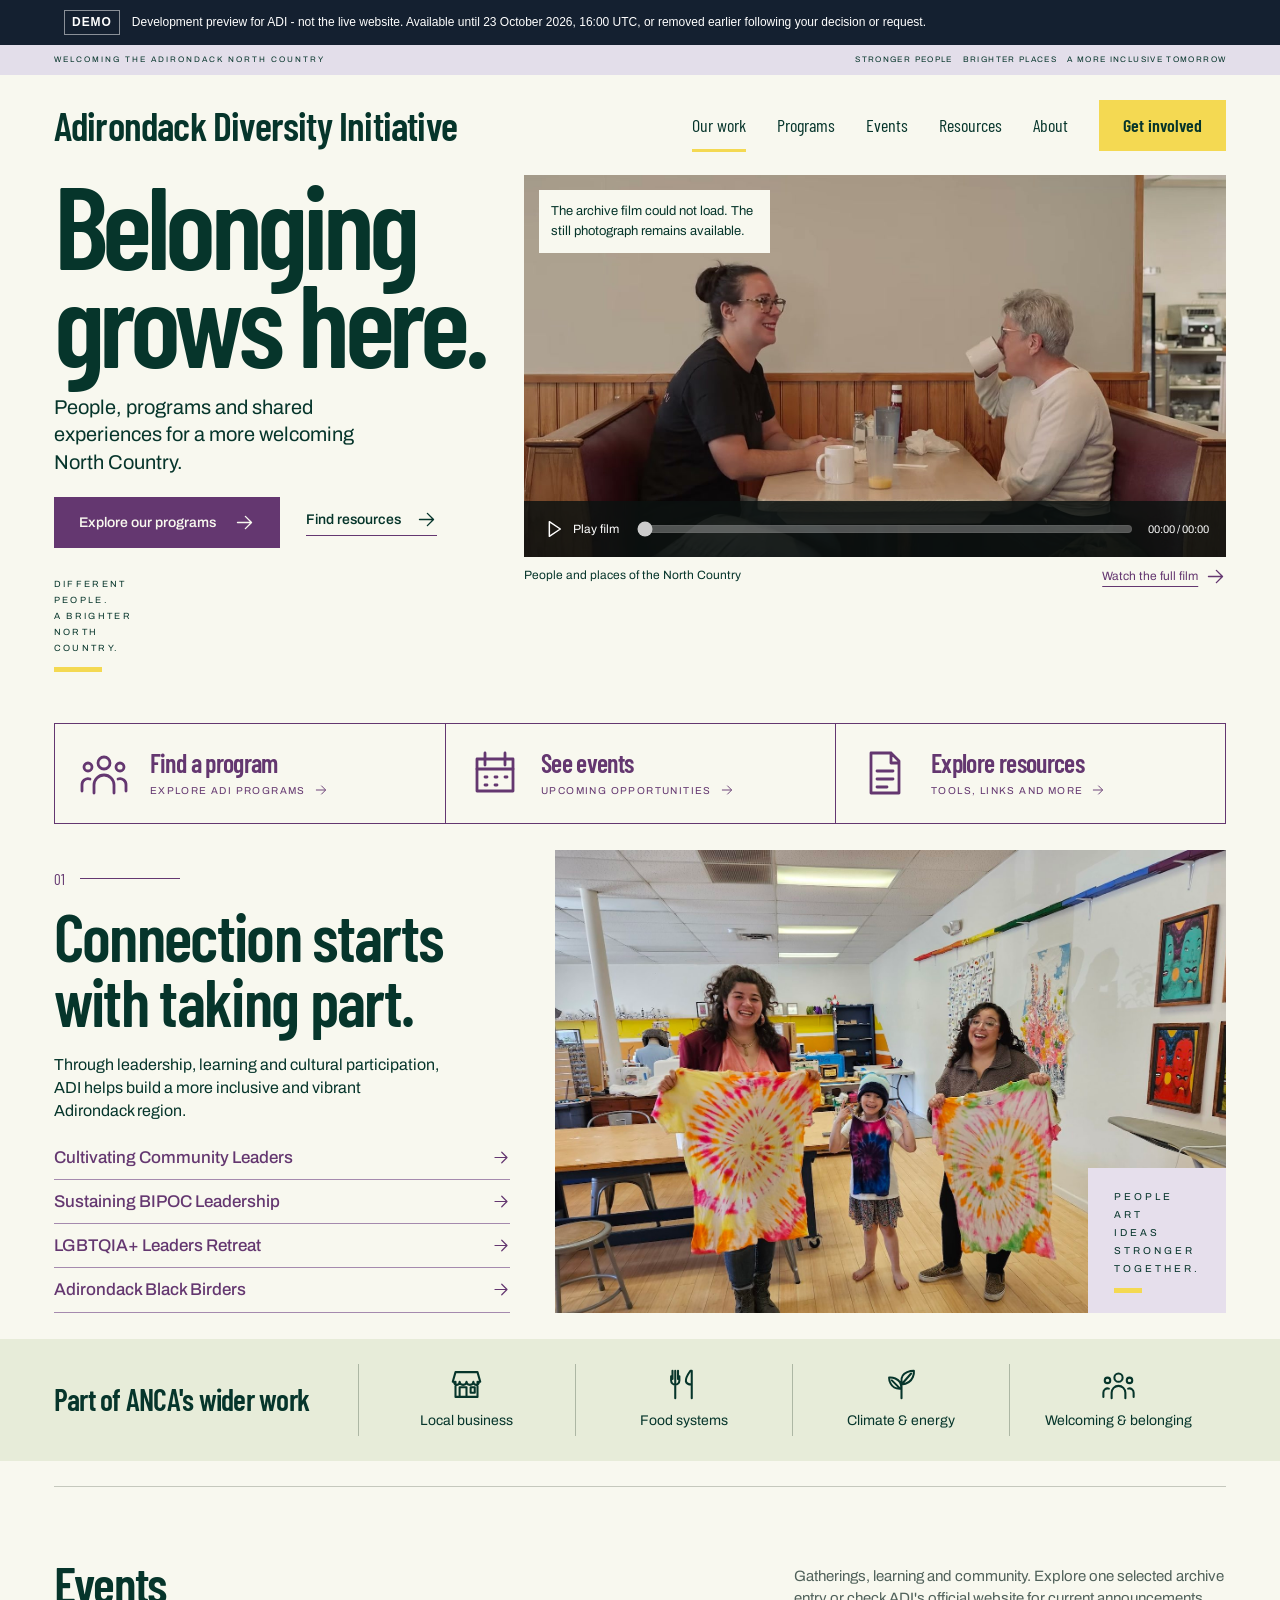
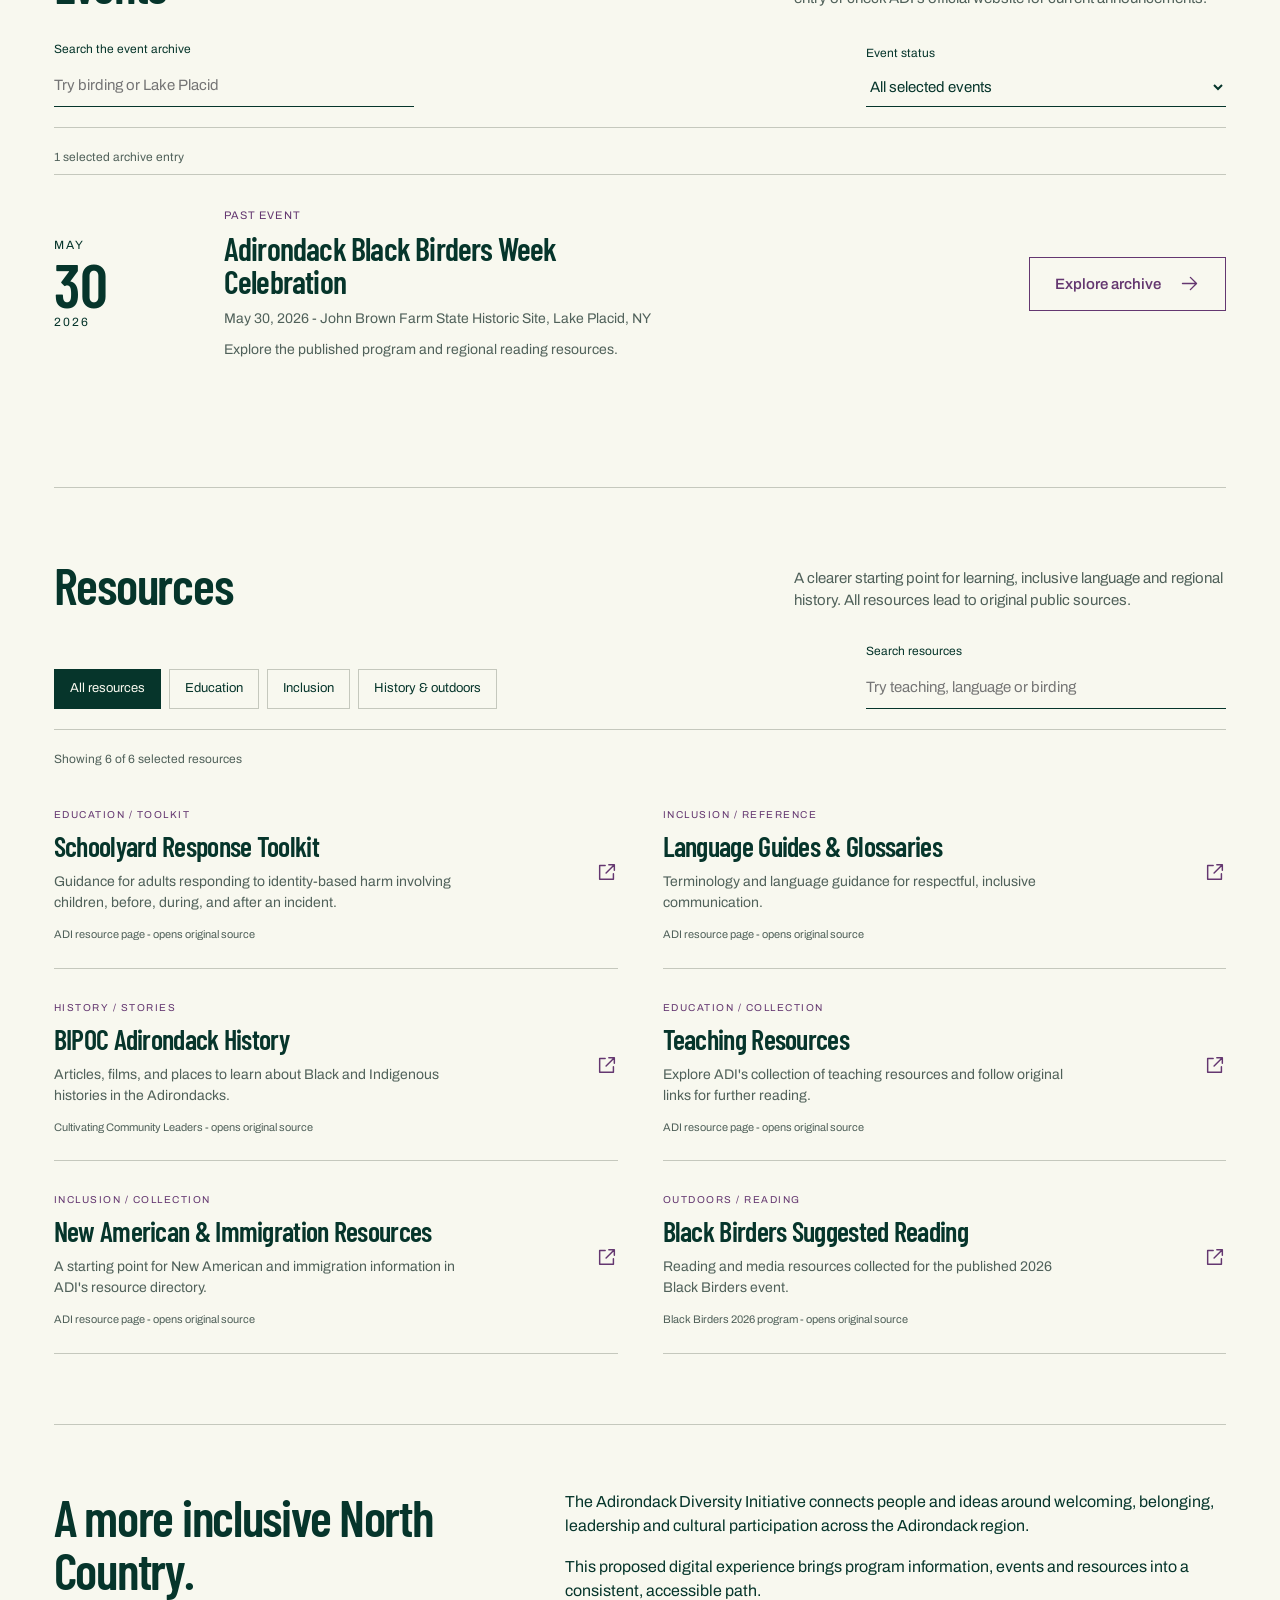
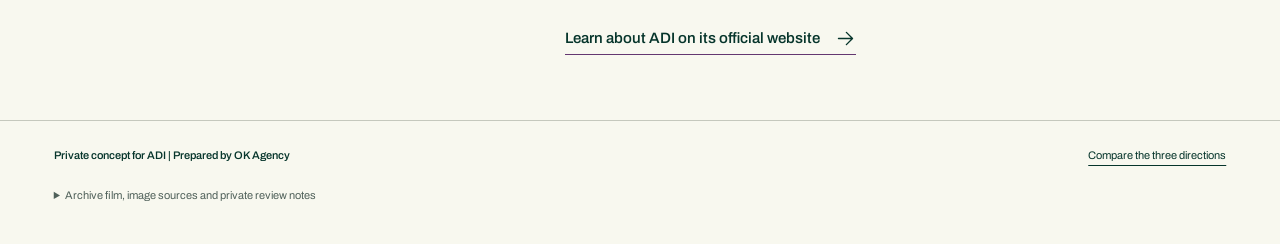
==== civic-editorial/index.html @ 8eb535d7 "Publish three ADI development concepts with one review hub" ====
<!doctype html>
<html lang="en"><head><meta charset="utf-8"><meta name="viewport" content="width=device-width,initial-scale=1"><meta name="robots" content="noindex,nofollow"><meta name="description" content="Private working design concept for the Adirondack Diversity Initiative, prepared by OK Agency."><title>ADI | Civic editorial - private concept</title><link rel="stylesheet" href="../assets/styles.css"><script src="../assets/main.js" defer></script><style>.review-notice{display:flex;align-items:center;gap:12px;padding:10px 5vw;background:#142030;color:#fff;font:12px/1.45 Arial,sans-serif;position:relative;z-index:30}.review-notice strong{flex-shrink:0;border:1px solid #ffffff80;padding:3px 7px;letter-spacing:.08em}.review-notice span{max-width:1000px}@media(max-width:600px){.review-notice{padding:9px 18px;font-size:10px}}</style></head><body class="civic-editorial"><aside class="review-notice" aria-label="Development preview"><strong>DEMO</strong> <span>Development preview for ADI - not the live website. Available until 23 October 2026, 16:00 UTC, or removed earlier following your decision or request.</span></aside><a class="skip" href="#main">Skip to content</a><div class="civic-strip"><div class="shell"><p>Welcoming the Adirondack North Country</p><p>Stronger people&nbsp;&nbsp; Brighter places&nbsp;&nbsp; A more inclusive tomorrow</p></div></div><header class="header shell"><a class="brand" href="#main">Adirondack Diversity Initiative</a><button class="menu-toggle" type="button" aria-expanded="false" aria-controls="navigation">Menu</button><nav class="navigation" id="navigation" aria-label="Main navigation"><a class="active" href="#our-work">Our work</a><a href="#programs">Programs</a><a href="#events">Events</a><a href="#resources">Resources</a><a href="#about">About</a><button class="involved" type="button" data-dialog="involved">Get involved</button></nav></header><main id="main"><section class="hero civic-hero shell" aria-labelledby="hero-title"><div class="hero-text"><h1 id="hero-title">Belonging<br>grows here.</h1><p>People, programs and shared experiences for a more welcoming North Country.</p><div class="actions"><a class="button" href="#programs">Explore our programs <svg class="icon arrow" viewBox="0 0 24 24" aria-hidden="true"><path d="M4 12h15M13 5l7 7-7 7"/></svg></a><a class="text-link" href="#resources">Find resources <svg class="icon arrow" viewBox="0 0 24 24" aria-hidden="true"><path d="M4 12h15M13 5l7 7-7 7"/></svg></a></div><p class="civic-motto">Different<br>people.<br>A brighter<br>North Country.<span class="yellow-rule" aria-hidden="true"></span></p></div><figure><div class="video-frame"><video class="hero-video" src="../assets/community-archive.mp4" poster="../assets/conversation-poster.jpg" loop muted playsinline preload="metadata" aria-label="Contextual ANCA archive film"></video><p class="media-failure" hidden>The archive film could not load. The still photograph remains available.</p><div class="media-controls"><button class="video-toggle" type="button" aria-pressed="false" aria-label="Play 30-second archive film"><svg class="icon play-icon" viewBox="0 0 24 24" aria-hidden="true"><path d="m8 4 12 8-12 8V4Z"/></svg><svg class="icon pause-icon" viewBox="0 0 24 24" aria-hidden="true"><path d="M8 4v16M16 4v16"/></svg><span>Play film</span></button><input class="video-seek" type="range" min="0" max="100" step="0.1" value="0" aria-label="Seek archive film"><span class="video-time" aria-live="off">00:00 / 00:30</span></div></div><div class="media-caption"><span>People and places of the North Country</span><button type="button" data-dialog="film">Watch the full film <svg class="icon arrow" viewBox="0 0 24 24" aria-hidden="true"><path d="M4 12h15M13 5l7 7-7 7"/></svg></button></div></figure></section><div class="shell" id="our-work"><nav class="paths" aria-label="Choose where to begin"><a class="path" href="#programs"><svg class="icon" viewBox="0 0 24 24" aria-hidden="true"><circle cx="12" cy="7" r="3"/><circle cx="4" cy="9" r="2"/><circle cx="20" cy="9" r="2"/><path d="M7 22v-4a5 5 0 0 1 10 0v4M1 21v-3a3 3 0 0 1 4-3M23 21v-3a3 3 0 0 0-4-3"/></svg><div><h3>Find a program</h3><p>Explore ADI programs<svg class="icon arrow" viewBox="0 0 24 24" aria-hidden="true"><path d="M4 12h15M13 5l7 7-7 7"/></svg></p></div></a><a class="path" href="#events"><svg class="icon" viewBox="0 0 24 24" aria-hidden="true"><rect x="3" y="5" width="18" height="16"/><path d="M7 2v6M17 2v6M3 10h18M7 14h1M12 14h1M17 14h1M7 18h1M12 18h1"/></svg><div><h3>See events</h3><p>Upcoming opportunities<svg class="icon arrow" viewBox="0 0 24 24" aria-hidden="true"><path d="M4 12h15M13 5l7 7-7 7"/></svg></p></div></a><a class="path" href="#resources"><svg class="icon" viewBox="0 0 24 24" aria-hidden="true"><path d="M5 2h10l4 4v16H5V2ZM15 2v5h4M8 11h8M8 15h8M8 19h5"/></svg><div><h3>Explore resources</h3><p>Tools, links and more<svg class="icon arrow" viewBox="0 0 24 24" aria-hidden="true"><path d="M4 12h15M13 5l7 7-7 7"/></svg></p></div></a></nav><section class="program-composition" id="programs" aria-labelledby="programs-title"><div class="civic-programs"><p class="section-number" aria-hidden="true">01</p><h2 id="programs-title">Connection starts<br>with taking part.</h2><p>Through leadership, learning and cultural participation, ADI helps build a more inclusive and vibrant Adirondack region.</p><div><button type="button" class="program-row" data-dialog="ccl"><div><h3>Cultivating Community Leaders</h3></div><svg class="icon arrow" viewBox="0 0 24 24" aria-hidden="true"><path d="M4 12h15M13 5l7 7-7 7"/></svg></button><button type="button" class="program-row" data-dialog="bipoc"><div><h3>Sustaining BIPOC Leadership</h3></div><svg class="icon arrow" viewBox="0 0 24 24" aria-hidden="true"><path d="M4 12h15M13 5l7 7-7 7"/></svg></button><button type="button" class="program-row" data-dialog="lgbtq"><div><h3>LGBTQIA+ Leaders Retreat</h3></div><svg class="icon arrow" viewBox="0 0 24 24" aria-hidden="true"><path d="M4 12h15M13 5l7 7-7 7"/></svg></button><button type="button" class="program-row" data-dialog="birders"><div><h3>Adirondack Black Birders</h3></div><svg class="icon arrow" viewBox="0 0 24 24" aria-hidden="true"><path d="M4 12h15M13 5l7 7-7 7"/></svg></button></div></div><figure class="program-photo"><img src="../assets/community-arts.jpg" width="1600" height="1053" alt="Three people showing their colourful tie-dyed shirts at Art Rise First Friday in 2023." loading="lazy"><figcaption class="photo-label">People<br>Art<br>Ideas<br>Stronger<br>Together.<span class="yellow-rule" aria-hidden="true"></span></figcaption></figure></section></div><section class="wider-work" aria-labelledby="wider-title"><div class="wider-inner shell"><h2 id="wider-title">Part of ANCA's wider work</h2><a href="https://www.adirondack.org/" target="_blank" rel="noopener noreferrer"><svg class="icon" viewBox="0 0 24 24" aria-hidden="true"><path d="M4 10v11h16V10M2 10l2-7h16l2 7M3 10c0 3 4 3 4 0 0 3 5 3 5 0 0 3 5 3 5 0 0 3 4 3 4 0M7 21v-7h5v7M15 14h3v4h-3z"/></svg><span>Local business</span></a><a href="https://www.adirondack.org/" target="_blank" rel="noopener noreferrer"><svg class="icon" viewBox="0 0 24 24" aria-hidden="true"><path d="M4 2v6M8 2v6M6 2v20M3 6v3c0 4 6 4 6 0V6M17 2c-5 7-4 10 1 10V2ZM18 12v10"/></svg><span>Food systems</span></a><a href="https://www.adirondack.org/" target="_blank" rel="noopener noreferrer"><svg class="icon" viewBox="0 0 24 24" aria-hidden="true"><path d="M12 22V10M12 15C3 16 3 7 3 7s9-1 9 8ZM12 10C11 2 21 2 21 2s1 9-9 10M5 9l6 6M19 4l-7 8"/></svg><span>Climate &amp; energy</span></a><a href="https://www.diversityadk.org/" target="_blank" rel="noopener noreferrer"><svg class="icon" viewBox="0 0 24 24" aria-hidden="true"><circle cx="12" cy="7" r="3"/><circle cx="4" cy="9" r="2"/><circle cx="20" cy="9" r="2"/><path d="M7 22v-4a5 5 0 0 1 10 0v4M1 21v-3a3 3 0 0 1 4-3M23 21v-3a3 3 0 0 0-4-3"/></svg><span>Welcoming &amp; belonging</span></a></div></section><div class="shell">
 <section id="events" class="functional-section" aria-labelledby="events-title"><div class="section-heading"><h2 id="events-title">Events</h2><p>Gatherings, learning and community. Explore one selected archive entry or check ADI's official website for current announcements.</p></div><div class="filter-row"><label class="search-label"><span>Search the event archive</span><input id="event-search" type="search" placeholder="Try birding or Lake Placid" autocomplete="off"></label><label class="search-label"><span>Event status</span><select id="event-status"><option value="all">All selected events</option><option value="past">Past events</option><option value="upcoming">Upcoming events</option></select></label></div><p id="event-count" class="count" role="status"></p><article class="event-entry" id="event-entry"><div class="date" aria-hidden="true">MAY<strong>30</strong>2026</div><div><span class="past-label">Past event</span><h3>Adirondack Black Birders Week Celebration</h3><p><time datetime="2026-05-30">May 30, 2026</time> - John Brown Farm State Historic Site, Lake Placid, NY</p><p>Explore the published program and regional reading resources.</p></div><button class="button outline" type="button" data-dialog="event">Explore archive <svg class="icon arrow" viewBox="0 0 24 24" aria-hidden="true"><path d="M4 12h15M13 5l7 7-7 7"/></svg></button></article><div class="empty" id="event-empty" hidden><h3 id="event-empty-title"></h3><p id="event-empty-copy"></p><div class="actions"><button type="button" class="button outline" id="event-reset">Reset filters</button><a class="text-link" href="https://www.diversityadk.org" target="_blank" rel="noopener noreferrer">Official ADI website <svg class="icon arrow" viewBox="0 0 24 24" aria-hidden="true"><path d="M4 12h15M13 5l7 7-7 7"/></svg></a></div></div></section>
 <section class="functional-section" id="resources" aria-labelledby="resources-title"><div class="section-heading"><h2 id="resources-title">Resources</h2><p>A clearer starting point for learning, inclusive language and regional history. All resources lead to original public sources.</p></div><div class="filter-row"><div class="filters" role="group" aria-label="Filter resources by topic"><button type="button" class="filter" data-filter="all" aria-pressed="true">All resources</button><button type="button" class="filter" data-filter="education" aria-pressed="false">Education</button><button type="button" class="filter" data-filter="inclusion" aria-pressed="false">Inclusion</button><button type="button" class="filter" data-filter="history" aria-pressed="false">History &amp; outdoors</button></div><label class="search-label"><span>Search resources</span><input type="search" id="resource-search" placeholder="Try teaching, language or birding" autocomplete="off"></label></div><p class="count" id="resource-count" role="status"></p><div class="resource-grid" id="resource-list"></div><div class="empty" id="resource-empty" hidden><h3>No matching resources</h3><p>Try another word or return to all resources.</p><button class="button outline" type="button" id="resource-reset">Reset filters</button></div></section>
 <section class="about-section" id="about" aria-labelledby="about-title"><h2 id="about-title">A more inclusive North Country.</h2><div><p>The Adirondack Diversity Initiative connects people and ideas around welcoming, belonging, leadership and cultural participation across the Adirondack region.</p><p>This proposed digital experience brings program information, events and resources into a consistent, accessible path.</p><a class="text-link" href="https://www.diversityadk.org" target="_blank" rel="noopener noreferrer">Learn about ADI on its official website <svg class="icon arrow" viewBox="0 0 24 24" aria-hidden="true"><path d="M4 12h15M13 5l7 7-7 7"/></svg></a></div></section></div></main><footer class="footer"><div class="shell"><div class="footer-line"><p><strong>Private concept for ADI | Prepared by OK Agency</strong></p><a href="../index.html">Compare the three directions</a></div><details id="sources"><summary>Archive film, image sources and private review notes</summary><p>The archive montage illustrates the wider North Country context. Historical scenes from ANCA business and food stories, plus original arts and mural photographs, span different activities. They do not document one ADI event or all four ADI programs. The private concept is not approved or operated by ADI. Public reuse rights and final credits must be confirmed before release.</p><p>Art Rise First Friday photography is from 2023. The program names and linked resources use public ADI sources. Interface summaries are proposed copy. No applications, registrations, payments or personal data are submitted. Local navigation, filtering, dialogs and film playback work offline; original source links require internet access.</p><ul><li><a href="https://www.youtube.com/watch?v=emvWt5EYT-g" target="_blank" rel="noopener noreferrer">Crave Diner Transition Story - ANCA / Olivia Grant Creative</a></li><li><a href="https://www.youtube.com/watch?v=XsMJeLh7DGQ" target="_blank" rel="noopener noreferrer">ANCA farm film - original upload; final production credit to confirm</a></li><li><a href="https://www.youtube.com/watch?v=P4ObiWtEZMo" target="_blank" rel="noopener noreferrer">ANCA compost film - Adsit Media Works</a></li><li><a href="https://www.adirondack.org/wp-content/uploads/2024/01/Art-Rise-First-Friday-2023-tie-dye-reduced-web-e1705085679900.jpg" target="_blank" rel="noopener noreferrer">Art Rise First Friday 2023 - original photograph</a></li><li><a href="https://www.adirondack.org/wp-content/uploads/2024/10/Welcoming-and-Belonging-Mural-Art-reduced.jpg" target="_blank" rel="noopener noreferrer">Welcoming and Belonging mural - original photograph</a></li></ul></details></div></footer><dialog id="detail-dialog" aria-labelledby="dialog-title"><div class="dialog-top"><p class="dialog-kicker" id="dialog-label"></p><button class="dialog-close" type="button">Close</button></div><div class="dialog-body" id="dialog-body"></div></dialog></body></html>
---- assets/styles.css ----
@font-face{font-family:Archivo;src:url('fonts/Archivo-Variable.ttf') format('truetype');font-weight:100 900;font-display:swap}
@font-face{font-family:Barlow;src:url('fonts/BarlowCondensed-SemiBold.ttf') format('truetype');font-weight:600;font-display:swap}
@font-face{font-family:Barlow;src:url('fonts/BarlowCondensed-Regular.ttf') format('truetype');font-weight:400;font-display:swap}
:root{--paper:#f8f7ef;--ink:#143a33;--plum:#643770;--yellow:#f4d952;--lavender:#e6dfec;--line:#c5c8bd;--muted:#50615a;--gutter:clamp(24px,4.2vw,70px);--display:Barlow,Arial,sans-serif;--body:Archivo,Arial,sans-serif}
*{box-sizing:border-box}html{scroll-behavior:smooth;scroll-padding-top:24px}body{margin:0;background:var(--paper);color:var(--ink);font:400 16px/1.5 var(--body)}h1,h2,h3,p,figure{margin:0}h1,h2,h3{font-family:var(--display);font-weight:600;line-height:1.04;letter-spacing:-.025em}button,input,select{font:inherit}button,a,input,select{touch-action:manipulation}button{cursor:pointer}a{color:inherit;text-underline-offset:6px}button{color:inherit}img{display:block;width:100%;height:auto}button:focus-visible,a:focus-visible,input:focus-visible,select:focus-visible,summary:focus-visible{outline:3px solid currentColor;outline-offset:5px}button:disabled{cursor:wait}::selection{background:var(--yellow);color:#143a33}.shell{width:100%;max-width:1640px;margin-inline:auto;padding-inline:var(--gutter)}.skip{position:fixed;top:12px;left:12px;z-index:30;background:var(--ink);color:white;padding:12px 20px;transform:translateY(-170%)}.skip:focus{transform:none}.icon{width:22px;height:22px;fill:none;stroke:currentColor;stroke-width:1.6;stroke-linecap:round;stroke-linejoin:round;flex:none;vertical-align:middle}.arrow{width:21px;height:21px}.header{display:flex;align-items:center;justify-content:space-between;gap:32px;min-height:104px;position:relative;z-index:5}.brand{font:600 clamp(26px,2.55vw,40px)/1 var(--display);text-decoration:none;letter-spacing:-.02em}.navigation{display:flex;align-items:center;gap:clamp(22px,2.7vw,43px);font-size:15px;white-space:nowrap}.navigation a{text-decoration:none;padding-block:10px}.navigation a:hover,.navigation a.active{box-shadow:0 3px var(--yellow)}.navigation .involved{background:var(--yellow);padding:12px 24px;color:var(--ink);font-weight:600;border:0}.menu-toggle{display:none;border:1px solid currentColor;background:transparent;padding:10px 15px;font-size:14px}.button{display:inline-flex;align-items:center;justify-content:center;gap:18px;padding:15px 25px;min-height:50px;border:1px solid var(--plum);background:var(--plum);color:var(--paper);font-size:15px;font-weight:550;text-decoration:none;transition:background .18s,color .18s,transform .18s}.button:hover{transform:translateY(-2px);background:var(--ink);border-color:var(--ink)}.button.yellow{background:var(--yellow);color:#2c2333;border-color:var(--yellow)}.button.outline{background:transparent;color:var(--plum)}.button.outline:hover{background:var(--plum);color:white}.text-link{display:inline-flex;align-items:center;gap:15px;text-decoration:none;border-bottom:1px solid var(--plum);padding-bottom:5px;font-weight:550;font-size:15px}.actions{display:flex;flex-wrap:wrap;gap:18px 28px;align-items:center}.video-frame{position:relative;overflow:hidden;background:#1e2821}.video-frame video{width:100%;height:100%;display:block;object-fit:cover}.media-controls{display:flex;align-items:center;gap:13px;background:rgba(12,18,16,.83);color:white;padding:11px 15px;position:absolute;right:0;bottom:0;left:0;z-index:3;font-size:12px}.video-toggle{display:flex;align-items:center;gap:9px;color:white;background:transparent;border:0;padding:5px 3px;min-height:34px;font-size:12px;white-space:nowrap}.video-toggle .pause-icon{display:none}.video-toggle.is-playing .pause-icon{display:block}.video-toggle.is-playing .play-icon{display:none}.video-seek{flex:1;min-width:25px;accent-color:white;height:18px;cursor:pointer}.video-time{font-size:11px;white-space:nowrap;font-variant-numeric:tabular-nums;min-width:63px}.media-caption{display:flex;justify-content:space-between;gap:20px;padding-top:9px;font-size:12px}.media-caption button{font:inherit;border:0;background:transparent;padding:0;display:flex;align-items:center;gap:7px;text-decoration:underline;text-underline-offset:6px;color:var(--plum)}.media-failure{position:absolute;top:15px;left:15px;background:var(--paper);color:var(--ink);max-width:33ch;padding:12px;font-size:13px;z-index:3}.section-title{font-size:clamp(46px,4.9vw,76px)}.program-row{display:flex;align-items:center;justify-content:space-between;gap:20px;border:0;border-bottom:1px solid var(--line);width:100%;background:transparent;padding:15px 0;text-align:left;color:inherit;transition:padding .18s}.program-row:hover{padding-left:8px}.program-row h3{font-size:clamp(25px,2.5vw,37px)}.program-row p{font-size:15px;margin-top:5px}.program-row .icon{color:var(--ink)}.program-row:nth-child(1){--stripe:#5f853c}.program-row:nth-child(2){--stripe:#774580}.program-row:nth-child(3){--stripe:#c8b4d8}.program-row:nth-child(4){--stripe:#eed13c}.program-photo{position:relative;align-self:stretch}.program-photo>img{height:100%;object-fit:cover;object-position:center;min-height:340px}.photo-label{position:absolute;bottom:0;right:-18px;background:var(--yellow);padding:24px 28px;font:600 25px/1.17 Barlow,sans-serif;max-width:210px}.paths{display:grid;grid-template-columns:repeat(3,1fr);border:1px solid var(--plum)}.path{display:flex;align-items:center;gap:22px;padding:25px;text-decoration:none;color:var(--plum)}.path+.path{border-left:1px solid var(--plum)}.path>.icon{width:48px;height:48px;stroke-width:1.4}.path h3{font-size:26px}.path p{display:flex;align-items:center;gap:8px;text-transform:uppercase;letter-spacing:.14em;font-size:10px;margin-top:7px}.path p .icon{width:14px;height:14px}.path:hover{background:var(--lavender)}.wider-work{background:#e7ecd9;margin-top:26px}.wider-inner{display:grid;grid-template-columns:1.4fr repeat(4,1fr);align-items:center;padding-block:25px}.wider-inner h2{font-size:30px}.wider-inner>a{text-align:center;min-height:72px;display:flex;align-items:center;justify-content:center;flex-direction:column;gap:9px;border-left:1px solid #adb7a4;text-decoration:none;font-size:14px;padding-inline:12px}.wider-inner>a .icon{width:33px;height:33px;stroke-width:1.5}.wider-inner>a:hover{text-decoration:underline}.functional-section{padding-block:70px;border-top:1px solid var(--line);margin-top:25px}.section-heading{display:flex;align-items:end;justify-content:space-between;gap:35px;margin-bottom:30px}.section-heading p{max-width:48ch;color:var(--muted);font-size:15px}.section-heading h2{font-size:clamp(45px,4vw,62px)}.filter-row{display:flex;gap:22px;align-items:end;justify-content:space-between;border-bottom:1px solid var(--line);padding-bottom:20px;margin-bottom:12px}.filters{display:flex;gap:8px;flex-wrap:wrap}.filter{border:1px solid var(--line);padding:9px 15px;background:transparent;font-size:13px;min-height:40px}.filter[aria-pressed=true]{background:var(--ink);color:var(--paper);border-color:var(--ink)}.search-label{font-size:12px;display:block;min-width:250px;max-width:360px;width:36%}.search-label span{display:block;margin-bottom:6px}.search-label input,.search-label select{display:block;background:transparent;border:0;border-bottom:1px solid var(--ink);border-radius:0;width:100%;padding:10px 0;font-size:15px;color:inherit}.count{font-size:12px;color:var(--muted);padding:8px 0}.resource-grid{display:grid;grid-template-columns:1fr 1fr;column-gap:45px}.resource-entry{display:flex;justify-content:space-between;gap:25px;text-decoration:none;border-bottom:1px solid var(--line);padding-block:25px}.resource-entry .category{font-size:10px;letter-spacing:.15em;text-transform:uppercase;color:var(--plum)}.resource-entry h3{font-size:28px;margin-block:7px 10px}.resource-entry p{font-size:14px;color:var(--muted);max-width:52ch}.resource-entry:hover h3{text-decoration:underline;text-underline-offset:5px}.resource-entry .icon{align-self:center;color:var(--plum)}.source-label{font-size:11px;display:block;margin-top:13px;color:var(--muted)}.empty{padding:35px 0}.empty h3{font-size:30px;margin-bottom:13px}.empty p{max-width:65ch;font-size:15px}.empty button{margin-top:20px}.event-entry{display:grid;grid-template-columns:140px 1fr auto;gap:30px;border-top:1px solid var(--line);padding-block:32px;align-items:center}.date{font-size:12px;letter-spacing:.18em}.date strong{display:block;font:600 62px/.95 var(--display);letter-spacing:0}.event-entry h3{font-size:32px;max-width:27ch}.event-entry p{font-size:14px;color:var(--muted);margin-top:10px}.past-label{color:var(--plum);font-size:11px;text-transform:uppercase;letter-spacing:.1em;margin-bottom:8px;display:block}.about-section{display:grid;grid-template-columns:.8fr 1.2fr;gap:70px;padding-block:65px;border-top:1px solid var(--line)}.about-section h2{font-size:clamp(45px,4vw,62px)}.about-section p+p{margin-top:17px}.about-section .text-link{margin-top:24px}.footer{font-size:11px;padding-block:26px 34px;border-top:1px solid var(--line)}.footer-line{display:flex;justify-content:space-between;align-items:center;gap:24px}.footer-line strong{font-weight:550}.footer-line a{white-space:nowrap}.footer details{margin-top:16px;color:var(--muted)}.footer summary{cursor:pointer;width:fit-content;padding-block:7px}.footer details p{max-width:110ch;line-height:1.6;margin-block:10px}.footer details ul{padding-left:20px;line-height:1.8}.footer details a{overflow-wrap:anywhere}dialog{border:0;background:var(--paper);color:var(--ink);max-width:690px;width:calc(100% - 40px);max-height:calc(100% - 48px);padding:40px;box-shadow:0 30px 100px #0005}dialog::backdrop{background:#102d28a8;backdrop-filter:blur(5px)}.dialog-top{display:flex;justify-content:space-between;gap:20px;align-items:center;border-bottom:1px solid var(--line);padding-bottom:20px;margin-bottom:28px}.dialog-kicker{font-size:11px;letter-spacing:.1em;text-transform:uppercase;color:var(--plum)}.dialog-close{border:1px solid var(--line);background:transparent;padding:8px 12px;font-size:13px}.dialog-body h2{font-size:46px;margin-bottom:20px}.dialog-body h3{font-size:26px;margin-block:28px 13px}.dialog-body p{font-size:15px;line-height:1.7}.dialog-body p+p{margin-top:15px}.detail-links{display:grid;gap:0;margin-top:22px}.detail-links a{display:flex;align-items:center;justify-content:space-between;gap:20px;padding:13px 0;border-bottom:1px solid var(--line);font-size:14px;text-decoration:none}.detail-links a:hover{text-decoration:underline}.detail-note{font-size:13px!important;color:var(--muted);border-left:3px solid var(--yellow);padding-left:15px;margin-top:25px!important}.dialog-body video{width:100%;background:#152820}.dialog-body .native-film{margin-top:20px}body.dialog-open{overflow:hidden}[hidden]{display:none!important}
/* Direction 04: full-width film, compact white navigation and green open rows. */
.immersive{--paper:#f8f7ef;--ink:#193e36}.immersive .hero{position:relative;height:clamp(580px,47.4vw,760px);color:#fff}.immersive .hero>.video-frame{position:absolute;inset:0}.immersive .hero>.video-frame:after{content:'';position:absolute;inset:0;background:linear-gradient(180deg,#0005 0%,transparent 32%,#0003 59%,#0009 100%);pointer-events:none}.immersive .header{min-height:82px}.immersive .brand{font-size:28px}.immersive .navigation{font-size:14px}.immersive .involved{background:var(--paper);color:var(--ink)}.immersive .hero-copy{position:absolute;bottom:42px;left:0;right:0;z-index:2}.immersive h1{font:400 clamp(60px,6.15vw,94px)/.99 Archivo,sans-serif;letter-spacing:-.055em;max-width:12ch}.immersive .hero-copy p{font-size:19px;margin-block:20px}.immersive .hero-copy .button{background:var(--paper);border-color:var(--paper);color:var(--ink);min-width:195px}.immersive .hero-copy .button.outline{background:transparent;color:white;border-color:white;min-width:160px}.immersive .hero-copy .actions{max-width:650px;gap:16px}.immersive .hero .media-controls{left:auto;right:var(--gutter);bottom:22px;background:transparent;width:265px;padding:0;z-index:4}.immersive .hero .video-toggle{font-weight:550}.immersive .hero .video-toggle .icon{width:34px;height:34px;border:1px solid white;border-radius:50%;padding:8px;stroke-width:2}.immersive .hero .video-seek{position:absolute;bottom:-14px;right:0;width:235px;height:8px;opacity:.65}.immersive .starting-point{padding-block:45px 40px}.starting-header{display:grid;grid-template-columns:1.55fr .7fr .63fr;gap:45px;align-items:start;margin-bottom:28px}.starting-header h2{font-size:clamp(48px,4.6vw,71px)}.yellow-rule{display:block;width:75px;height:6px;background:var(--yellow);margin-top:22px}.starting-header>p{font-size:14px;line-height:1.55;padding-top:6px}.route-list{display:grid}.route-list a{display:flex;justify-content:space-between;align-items:center;gap:16px;text-decoration:none;font-size:13px;font-weight:550;padding:9px 0;border-bottom:1px solid var(--line)}.immersive .program-composition{display:grid;grid-template-columns:.99fr 1.04fr;gap:45px}.immersive .program-row{padding-block:19px;position:relative;padding-left:36px;min-height:100px}.immersive .program-row:before{content:'';background:var(--stripe);position:absolute;top:17px;bottom:17px;width:8px;left:0}.immersive .program-row h3{font-size:clamp(27px,2.8vw,42px)}.immersive .program-row p{font-size:15px}.immersive .program-photo>img{min-height:400px}.immersive .wider-work{margin-top:0;background:var(--lavender)}.immersive .wider-inner{grid-template-columns:1.45fr repeat(4,1fr)}.immersive .wider-inner>a{flex-direction:row;font-size:13px;min-height:65px}.immersive .wider-inner h2{font-size:29px}.immersive .wider-inner>a .icon{width:30px}.immersive .footer{background:#193e36;color:var(--paper);border-top:0}.immersive .footer details{color:#c9d6cb}
/* Direction 05: plum serif, centred journal title, wide film and a lavender bridge. */
.open-journal{--paper:#f9f8f1;--ink:#43214f;--plum:#43214f;--muted:#654e6c;--line:#bfb0c3;--display:Georgia,'Times New Roman',serif}.open-journal .header{min-height:78px;border-bottom:1px solid #ded6de;margin-inline:var(--gutter);padding-inline:0;max-width:calc(1640px - 2 * var(--gutter))}.open-journal .brand{font-size:28px;letter-spacing:-.04em}.open-journal .navigation{font-size:12px;gap:23px}.open-journal .involved{font-size:13px;font-weight:400;padding:12px 19px;color:#342039}.journal-title{text-align:center;padding-block:28px 22px}.journal-kicker{font-size:9px;text-transform:uppercase;letter-spacing:.25em;margin-bottom:20px}.open-journal h1{font:600 clamp(58px,7.7vw,110px)/.96 Georgia,serif;letter-spacing:-.052em}.journal-title>p:last-child{font-size:16px;margin-top:21px}.open-journal .hero .video-frame{height:clamp(290px,29.4vw,440px)}.open-journal .hero .media-controls{left:auto;background:var(--plum);width:250px;padding:8px 12px}.open-journal .hero .video-seek{position:absolute;left:0;bottom:-2px;width:100%;height:4px;margin:0}.journal-bridge{background:#ece5ee;margin-top:22px}.journal-bridge .shell{display:flex;align-items:center;justify-content:space-between;gap:60px;padding-block:28px}.journal-bridge p{font:400 clamp(19px,1.9vw,28px)/1.32 Georgia,serif;max-width:38ch}.journal-bridge .actions{flex-wrap:nowrap;gap:14px}.journal-bridge .button{font-size:13px;padding:14px 20px;font-weight:400}.open-journal .program-composition{display:grid;grid-template-columns:1.2fr .95fr;gap:55px;padding-block:24px 38px}.open-journal .program-photo>img{min-height:460px;object-position:center}.open-journal .photo-label{right:auto;left:0;padding:15px 20px;background:#f9f8f1dc;font:400 13px/1.3 Archivo,sans-serif;max-width:180px}.journal-programs{padding-top:8px}.journal-programs .kicker{font-size:11px;text-transform:uppercase;letter-spacing:.12em;margin-bottom:9px}.journal-programs h2{font-size:clamp(40px,4vw,60px);letter-spacing:-.055em}.journal-programs>p{font:400 17px/1.35 Georgia,serif;margin-block:17px 14px}.open-journal .program-row{padding-block:13px;border-color:#b6a4bf}.open-journal .program-row h3{font-size:21px;letter-spacing:-.02em;font-weight:400}.open-journal .program-row .icon{width:17px;color:var(--plum)}.journal-routing{display:grid;grid-template-columns:1fr 1fr;margin-top:38px;gap:30px}.journal-routing>a{text-decoration:none}.journal-routing>a+a{border-left:1px solid var(--line);padding-left:30px}.journal-routing h3{font-size:24px;display:flex;align-items:center;gap:12px}.journal-routing p{font-size:13px;line-height:1.45;margin-top:14px}.journal-mural{display:flex;height:180px;overflow:hidden;background:var(--lavender)}.journal-mural img{width:83%;height:100%;object-fit:cover;object-position:center 48%}.journal-mural p{display:flex;flex-direction:column;justify-content:center;padding:20px 30px;font-size:11px;letter-spacing:.25em;line-height:1.8;text-transform:uppercase}.journal-mural .yellow-rule{width:40px;height:3px;margin-top:12px}.open-journal .wider-work{background:var(--paper);margin-top:0}.open-journal .wider-inner{padding-block:19px;border-bottom:1px solid #ded6de}.open-journal .wider-inner h2{font-size:19px;font-weight:400;letter-spacing:0}.open-journal .wider-inner>a{border:0;min-height:48px;font-size:12px}.open-journal .wider-inner>a:first-of-type{border-left:1px solid var(--line)}.open-journal .wider-inner>a .icon{display:none}.open-journal .functional-section h2,.open-journal .about-section h2{letter-spacing:-.05em}.open-journal .resource-entry h3{font-size:26px;font-weight:400}.open-journal .footer{border-color:#ded6de}
/* Direction 01: civic masthead, oversized condensed type and a two-column hero. */
.civic-editorial{--paper:#f8f8ef;--ink:#06352b}.civic-strip{background:#e3deea;font-size:8px;letter-spacing:.25em;text-transform:uppercase;padding-block:9px}.civic-strip .shell{display:flex;justify-content:space-between;gap:30px}.civic-strip p:last-child{letter-spacing:.17em}.civic-editorial .header{min-height:100px}.civic-editorial .brand{font-size:40px}.civic-editorial .navigation{font-family:Barlow,sans-serif;font-size:18px;gap:31px}.civic-editorial .navigation .involved{padding:12px 24px;font-size:18px}.civic-hero{display:grid;grid-template-columns:.62fr 1fr;gap:35px;padding-block:0 26px;position:relative}.civic-editorial h1{font:600 clamp(78px,9.2vw,145px)/.83 Barlow,sans-serif;letter-spacing:-.045em}.civic-hero .hero-text>p{font-size:20px;line-height:1.38;max-width:28ch;margin-block:23px 20px}.civic-hero .actions{gap:18px 26px}.civic-hero .button{padding:14px 24px;font-size:14px}.civic-hero .text-link{font-size:14px}.civic-motto{font-size:9px!important;letter-spacing:.26em!important;text-transform:uppercase;line-height:1.8!important;max-width:20ch!important;margin-top:28px!important}.civic-motto .yellow-rule{height:5px;width:48px;margin-top:10px}.civic-editorial .hero .video-frame{aspect-ratio:1.84/1}.civic-editorial .hero .media-caption{font-size:12px}.civic-editorial .paths{margin-top:5px}.civic-editorial .program-composition{display:grid;grid-template-columns:.68fr 1fr;gap:45px;padding-block:26px 0}.civic-programs .section-number{display:flex;align-items:center;gap:15px;color:var(--plum);font:400 15px Barlow,sans-serif;margin-bottom:15px}.civic-programs .section-number:after{content:'';height:1px;width:100px;background:currentColor}.civic-programs h2{font-size:clamp(55px,5.2vw,82px);line-height:.98;max-width:12ch}.civic-programs>p{font-size:16px;line-height:1.45;margin-block:20px 13px;max-width:43ch}.civic-editorial .program-row{padding-block:11px;border-color:#a58aae}.civic-editorial .program-row h3{font:500 17px/1.25 Archivo,sans-serif;letter-spacing:0;color:var(--plum)}.civic-editorial .program-row .icon{color:var(--plum);width:18px}.civic-editorial .program-photo>img{min-height:440px}.civic-editorial .photo-label{right:0;background:var(--lavender);font:400 10px/1.8 Archivo,sans-serif;letter-spacing:.3em;text-transform:uppercase;max-width:178px;padding:20px 26px}.civic-editorial .photo-label .yellow-rule{height:5px;width:28px;margin-top:10px}
.immersive h1{max-width:15ch}
.open-journal .header{width:calc(100% - 2 * var(--gutter));margin-inline:auto}
.civic-programs h2{max-width:none}
@media(min-width:1640px){.immersive .hero-copy{max-width:1640px;margin:auto}.immersive .hero .media-controls{right:calc((100vw - 1640px)/2 + 70px)}}
@media(max-width:1100px){:root{--gutter:32px}.header{gap:25px;min-height:95px}.brand{font-size:29px;max-width:280px;line-height:.95}.navigation{gap:20px;font-size:13px}.navigation .involved{padding:11px 17px}.starting-header{gap:24px;grid-template-columns:1.4fr .8fr}.starting-header .route-list{display:none}.immersive .program-composition{gap:32px}.immersive .program-row h3{font-size:29px}.immersive .program-row{padding-left:25px}.immersive .program-row p{font-size:13px}.photo-label{font-size:21px;padding:20px}.wider-inner{grid-template-columns:1.2fr repeat(4,1fr)}.wider-inner h2{font-size:26px}.wider-inner>a{font-size:12px}.path{padding:20px 16px;gap:16px}.path>.icon{width:35px;height:35px}.path h3{font-size:23px}.path p{font-size:8px}.open-journal .brand{font-size:23px;max-width:340px}.open-journal .navigation{gap:17px;font-size:11px}.journal-bridge .shell{gap:35px}.journal-bridge .button{padding-inline:16px;gap:12px}.open-journal .program-composition{gap:35px;grid-template-columns:1.1fr 1fr}.open-journal .program-photo>img{min-height:450px}.open-journal .program-row h3{font-size:18px}.journal-routing{gap:20px;margin-top:25px}.journal-routing>a+a{padding-left:20px}.journal-routing p{font-size:12px}.civic-editorial .brand{font-size:32px}.civic-editorial .navigation{gap:24px;font-size:16px}.civic-editorial .navigation .involved{font-size:16px;padding-inline:20px}.civic-hero{grid-template-columns:.7fr 1fr;gap:28px}.civic-hero .hero-text>p{font-size:18px}.civic-hero .actions{gap:16px}.civic-hero .button{padding-inline:17px}.civic-motto{margin-top:22px!important}.civic-editorial .program-composition{grid-template-columns:.8fr 1fr;gap:30px}.civic-programs h2{font-size:58px}.civic-editorial .program-row h3{font-size:15px}.civic-editorial .program-photo>img{min-height:425px}.immersive .wider-inner>a{flex-direction:column}.event-entry{grid-template-columns:100px 1fr auto;gap:20px}.event-entry .button{padding-inline:16px}.journal-mural p{padding-inline:18px;font-size:9px}}
@media(max-width:760px){:root{--gutter:23px}.header{min-height:87px;gap:20px}.brand{font-size:27px;max-width:270px}.menu-toggle{display:block}.navigation{display:none;position:absolute;left:0;right:0;top:calc(100% - 1px);background:var(--paper);color:var(--ink);padding:20px var(--gutter) 25px;flex-direction:column;align-items:stretch;gap:4px;box-shadow:0 15px 30px #18312320;font-size:15px}.navigation.open{display:flex}.navigation a{padding:12px 0}.navigation a.active{box-shadow:none}.navigation .involved{text-align:left;margin-top:10px;padding:12px 15px}.immersive .brand{font-size:25px}.immersive .hero{height:760px;max-height:1000px;min-height:680px}.immersive .header{min-height:87px}.immersive .hero>.video-frame video{object-position:50% 50%}.immersive .hero>.video-frame:after{background:linear-gradient(180deg,#0006,transparent 30%,#0004 52%,#000b)}.immersive .hero-copy{bottom:100px}.immersive h1{font-size:clamp(56px,12vw,84px);max-width:12ch}.immersive .hero-copy p{font-size:16px;max-width:34ch;line-height:1.6;margin-block:20px}.immersive .hero-copy .button{min-width:0;padding:13px 17px;font-size:13px;min-height:46px}.immersive .hero-copy .button.outline{min-width:0}.immersive .hero-copy .actions{gap:12px}.immersive .hero .media-controls{left:var(--gutter);right:var(--gutter);bottom:22px;width:auto;justify-content:space-between}.immersive .hero .video-seek{width:calc(100% - 160px);right:73px;bottom:14px}.immersive .hero .video-time{margin-left:auto;min-width:auto}.immersive .starting-point{padding-block:35px}.starting-header{grid-template-columns:1fr;gap:20px;margin-bottom:24px}.starting-header h2{font-size:49px;max-width:13ch}.starting-header>p{font-size:15px;max-width:39ch}.yellow-rule{margin-top:15px}.immersive .program-composition{display:flex;flex-direction:column;gap:28px}.immersive .program-row h3{font-size:29px}.immersive .program-row{min-height:100px;padding-block:17px;padding-left:27px}.immersive .program-row p{font-size:13px}.immersive .program-photo>img{min-height:0;aspect-ratio:1.07;object-position:50% 50%}.photo-label{right:0;font-size:20px;max-width:165px;padding:17px 19px}.wider-inner,.immersive .wider-inner{grid-template-columns:1fr 1fr;padding-block:27px;gap:0}.wider-inner h2{grid-column:1/-1;font-size:30px;margin-bottom:23px;max-width:30ch}.wider-inner>a{min-height:95px;border:0;border-top:1px solid #b9c3af;flex-direction:row!important;padding-inline:8px;text-align:left;justify-content:start;font-size:12px;gap:10px}.wider-inner>a:nth-of-type(2n){border-left:1px solid #b9c3af;padding-left:15px}.wider-inner>a .icon{width:28px;height:28px}.functional-section{padding-block:40px;margin-top:0}.section-heading{display:block;margin-bottom:24px}.section-heading h2{font-size:44px}.section-heading p{margin-top:18px;max-width:44ch;font-size:14px}.filter-row{align-items:start;flex-direction:column;gap:22px}.search-label{width:100%;max-width:none;min-width:0}.filters{gap:7px}.filter{font-size:12px;padding:8px 12px}.resource-grid{grid-template-columns:1fr}.resource-entry{padding-block:23px}.resource-entry h3{font-size:27px}.event-entry{grid-template-columns:75px 1fr;align-items:start;gap:18px}.event-entry h3{font-size:28px}.event-entry .button{grid-column:2;justify-self:start;font-size:13px}.date strong{font-size:49px}.date{font-size:10px}.about-section{grid-template-columns:1fr;gap:23px;padding-block:40px}.about-section h2{font-size:45px}.about-section p{font-size:15px}.footer-line{align-items:start;flex-direction:column;gap:12px}.footer{font-size:11px;padding-block:24px}.footer details{margin-top:12px}dialog{padding:24px;width:calc(100% - 30px)}.dialog-body h2{font-size:36px}.dialog-top{gap:12px}.dialog-kicker{font-size:9px}.dialog-close{padding:8px;font-size:12px}.open-journal .header{min-height:90px;margin-inline:var(--gutter);max-width:none}.open-journal .brand{max-width:230px;font-size:24px;line-height:1.05;letter-spacing:-.035em}.open-journal .navigation{font-size:14px;left:calc(-1 * var(--gutter));right:calc(-1 * var(--gutter));gap:0}.journal-title{padding-block:28px 24px}.journal-kicker{font-size:8px;line-height:1.8;letter-spacing:.18em;max-width:35ch;margin:0 auto 20px}.open-journal h1{font-size:clamp(43px,10vw,66px);line-height:1.03;letter-spacing:-.055em}.journal-title>p:last-child{font-size:14px;line-height:1.5;max-width:34ch;margin:19px auto 0}.open-journal .hero .video-frame{height:auto;aspect-ratio:1.23}.open-journal .hero .video-frame video{object-position:50% 50%}.open-journal .hero .media-controls{width:100%;justify-content:space-between;font-size:11px;padding:6px 12px}.journal-bridge{margin-top:24px}.journal-bridge .shell{flex-direction:column;align-items:start;gap:22px;padding-block:26px}.journal-bridge p{font-size:22px;max-width:33ch}.journal-bridge .actions{flex-wrap:wrap;gap:12px}.journal-bridge .button{font-size:12px;padding:12px 16px;gap:12px;min-height:45px}.open-journal .program-composition{display:flex;flex-direction:column;gap:27px;padding-block:25px 32px}.open-journal .program-photo>img{min-height:0;aspect-ratio:1.08}.open-journal .photo-label{font-size:12px;padding:12px 15px}.journal-programs h2{font-size:42px}.journal-programs>p{font-size:17px}.open-journal .program-row{padding-block:16px}.open-journal .program-row h3{font-size:20px;line-height:1.25}.journal-routing{margin-top:30px;gap:24px}.journal-routing h3{font-size:24px}.journal-routing p{font-size:13px}.journal-routing>a+a{padding-left:20px}.journal-mural{height:145px}.journal-mural img{width:72%}.journal-mural p{font-size:8px;padding:14px;letter-spacing:.15em}.open-journal .wider-inner{gap:0;grid-template-columns:1fr 1fr;padding-block:24px}.open-journal .wider-inner h2{font-size:22px;margin-bottom:18px}.open-journal .wider-inner>a{min-height:50px;border:0;border-top:1px solid #ded6de;font-size:12px;padding:12px 6px;justify-content:start}.open-journal .wider-inner>a:first-of-type{border-left:0}.open-journal .wider-inner>a:nth-of-type(2n){border-left:1px solid #ded6de;padding-left:15px}.civic-strip{font-size:7px;letter-spacing:.19em;padding-block:9px}.civic-strip p:last-child{display:none}.civic-editorial .header{min-height:96px}.civic-editorial .brand{font-size:29px;max-width:260px;line-height:.95}.civic-editorial .navigation{font:16px Archivo,sans-serif;gap:0}.civic-editorial .navigation .involved{font-size:16px}.civic-hero{grid-template-columns:1fr;gap:28px;padding-block:8px 26px}.civic-editorial h1{font-size:clamp(82px,19vw,135px);line-height:.85;letter-spacing:-.04em;max-width:9ch}.civic-hero .hero-text>p{font-size:18px;margin-block:23px 20px;max-width:30ch}.civic-hero .actions{gap:21px}.civic-hero .button{font-size:13px;padding-inline:18px}.civic-hero .text-link{font-size:13px}.civic-motto{display:none}.civic-editorial .hero .video-frame{aspect-ratio:1.4}.civic-editorial .hero .media-caption{font-size:10px}.civic-editorial .hero .media-caption button{font-size:10px;white-space:nowrap}.civic-editorial .hero .media-caption .icon{width:15px;height:15px}.paths{grid-template-columns:1fr}.path{padding:22px;gap:23px}.path+.path{border-left:0;border-top:1px solid var(--plum)}.path h3{font-size:27px}.path p{font-size:9px}.path>.icon{width:36px;height:36px}.civic-editorial .program-composition{grid-template-columns:1fr;gap:30px;padding-block:32px 0}.civic-programs h2{font-size:57px;max-width:12ch}.civic-programs>p{font-size:16px;max-width:36ch}.civic-editorial .program-row{padding-block:15px}.civic-editorial .program-row h3{font-size:15px}.civic-editorial .program-photo>img{min-height:0;aspect-ratio:1.05}.civic-editorial .photo-label{font-size:9px;max-width:148px;padding:18px 22px}}
@media(max-width:360px){:root{--gutter:18px}.brand,.civic-editorial .brand{max-width:200px;font-size:24px}.immersive .brand{font-size:23px}.menu-toggle{padding:9px 11px;font-size:12px}.immersive .hero{height:720px}.immersive .hero-copy .button{font-size:12px;padding-inline:12px}.immersive h1{font-size:51px}.open-journal .brand{max-width:190px;font-size:21px}.open-journal h1{font-size:40px}.civic-editorial h1{font-size:79px}.journal-bridge .actions{gap:10px}.journal-bridge .button{font-size:11px;padding-inline:12px}.journal-mural p{padding-inline:10px;letter-spacing:.12em}.journal-routing{gap:16px}.journal-routing>a+a{padding-left:16px}.journal-routing h3{font-size:21px}}
@media(max-width:760px){.immersive .hero .video-seek{width:100%;right:0;bottom:-10px}.civic-programs h2{max-width:none}}
@media(prefers-reduced-motion:reduce){html{scroll-behavior:auto}*,*:before,*:after{animation:none!important;transition:none!important}}
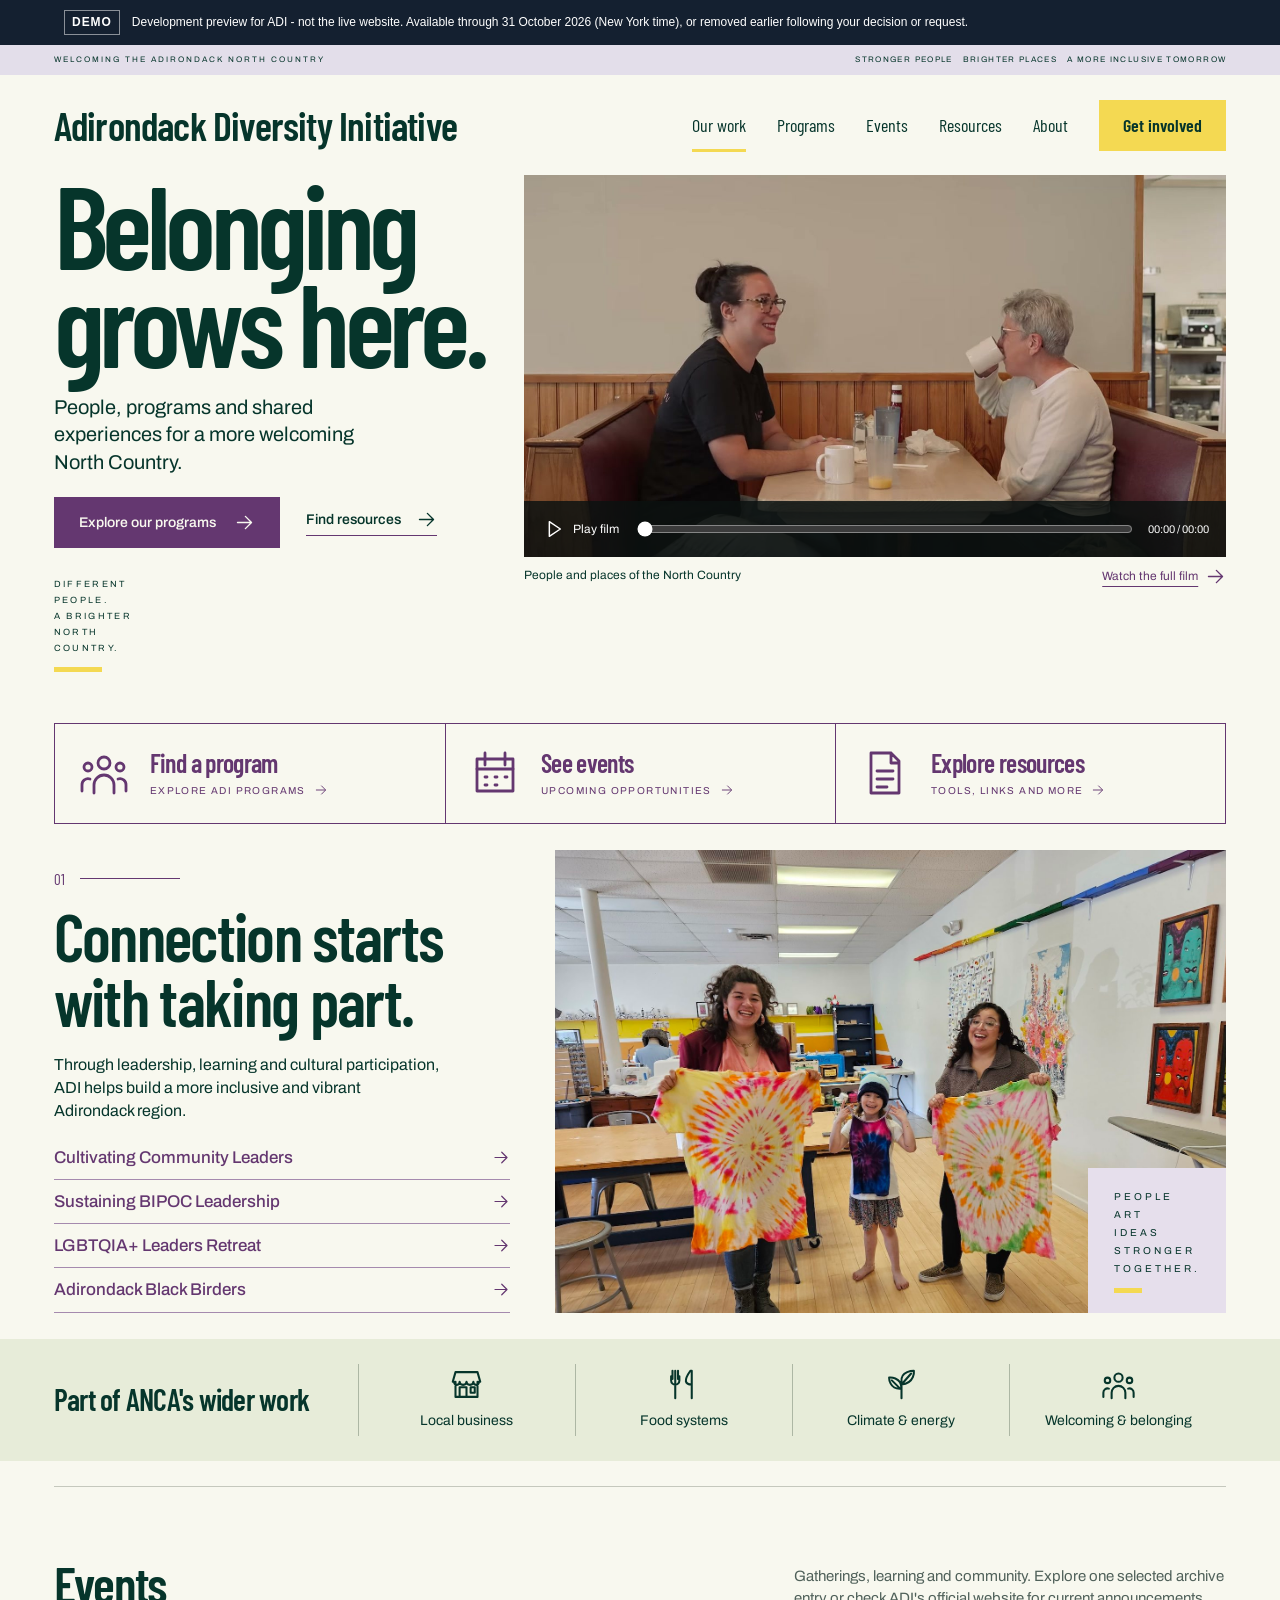
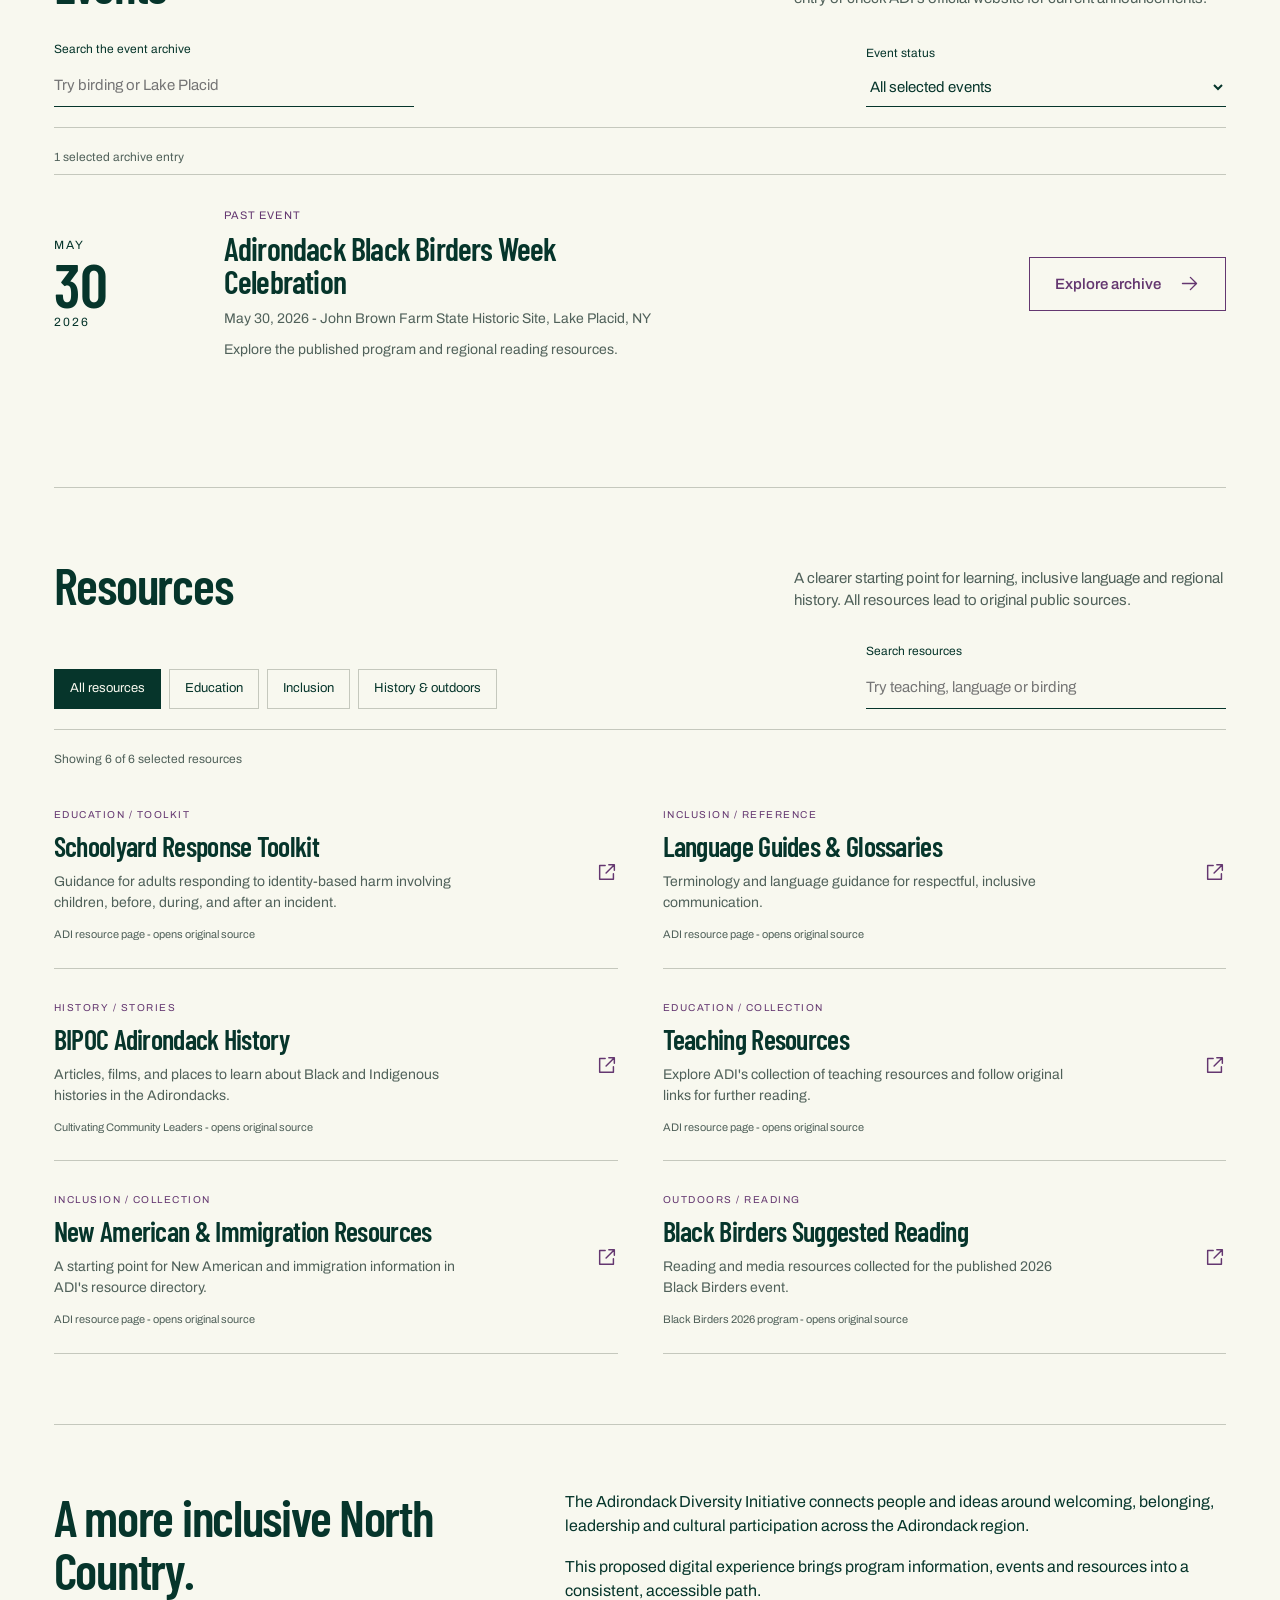
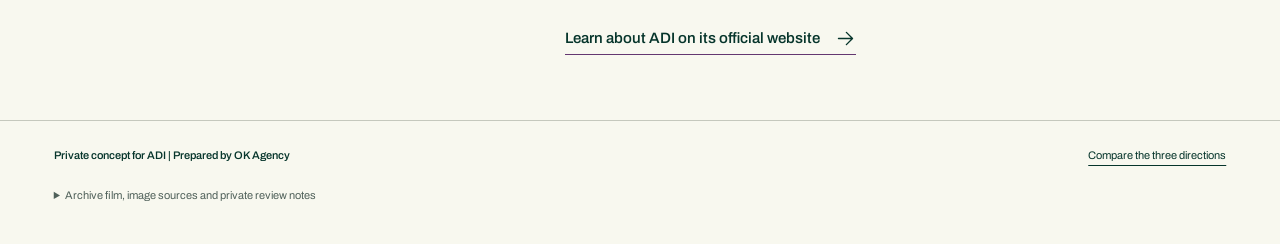
==== commit 3275a98f: "Extend demo review availability through October 31" ====
--- a/civic-editorial/index.html
+++ b/civic-editorial/index.html
@@ -1,5 +1,5 @@
 <!doctype html>
-<html lang="en"><head><meta charset="utf-8"><meta name="viewport" content="width=device-width,initial-scale=1"><meta name="robots" content="noindex,nofollow"><meta name="description" content="Private working design concept for the Adirondack Diversity Initiative, prepared by OK Agency."><title>ADI | Civic editorial - private concept</title><link rel="stylesheet" href="../assets/styles.css"><script src="../assets/main.js" defer></script><style>.review-notice{display:flex;align-items:center;gap:12px;padding:10px 5vw;background:#142030;color:#fff;font:12px/1.45 Arial,sans-serif;position:relative;z-index:30}.review-notice strong{flex-shrink:0;border:1px solid #ffffff80;padding:3px 7px;letter-spacing:.08em}.review-notice span{max-width:1000px}@media(max-width:600px){.review-notice{padding:9px 18px;font-size:10px}}</style></head><body class="civic-editorial"><aside class="review-notice" aria-label="Development preview"><strong>DEMO</strong> <span>Development preview for ADI - not the live website. Available until 23 October 2026, 16:00 UTC, or removed earlier following your decision or request.</span></aside><a class="skip" href="#main">Skip to content</a><div class="civic-strip"><div class="shell"><p>Welcoming the Adirondack North Country</p><p>Stronger people&nbsp;&nbsp; Brighter places&nbsp;&nbsp; A more inclusive tomorrow</p></div></div><header class="header shell"><a class="brand" href="#main">Adirondack Diversity Initiative</a><button class="menu-toggle" type="button" aria-expanded="false" aria-controls="navigation">Menu</button><nav class="navigation" id="navigation" aria-label="Main navigation"><a class="active" href="#our-work">Our work</a><a href="#programs">Programs</a><a href="#events">Events</a><a href="#resources">Resources</a><a href="#about">About</a><button class="involved" type="button" data-dialog="involved">Get involved</button></nav></header><main id="main"><section class="hero civic-hero shell" aria-labelledby="hero-title"><div class="hero-text"><h1 id="hero-title">Belonging<br>grows here.</h1><p>People, programs and shared experiences for a more welcoming North Country.</p><div class="actions"><a class="button" href="#programs">Explore our programs <svg class="icon arrow" viewBox="0 0 24 24" aria-hidden="true"><path d="M4 12h15M13 5l7 7-7 7"/></svg></a><a class="text-link" href="#resources">Find resources <svg class="icon arrow" viewBox="0 0 24 24" aria-hidden="true"><path d="M4 12h15M13 5l7 7-7 7"/></svg></a></div><p class="civic-motto">Different<br>people.<br>A brighter<br>North Country.<span class="yellow-rule" aria-hidden="true"></span></p></div><figure><div class="video-frame"><video class="hero-video" src="../assets/community-archive.mp4" poster="../assets/conversation-poster.jpg" loop muted playsinline preload="metadata" aria-label="Contextual ANCA archive film"></video><p class="media-failure" hidden>The archive film could not load. The still photograph remains available.</p><div class="media-controls"><button class="video-toggle" type="button" aria-pressed="false" aria-label="Play 30-second archive film"><svg class="icon play-icon" viewBox="0 0 24 24" aria-hidden="true"><path d="m8 4 12 8-12 8V4Z"/></svg><svg class="icon pause-icon" viewBox="0 0 24 24" aria-hidden="true"><path d="M8 4v16M16 4v16"/></svg><span>Play film</span></button><input class="video-seek" type="range" min="0" max="100" step="0.1" value="0" aria-label="Seek archive film"><span class="video-time" aria-live="off">00:00 / 00:30</span></div></div><div class="media-caption"><span>People and places of the North Country</span><button type="button" data-dialog="film">Watch the full film <svg class="icon arrow" viewBox="0 0 24 24" aria-hidden="true"><path d="M4 12h15M13 5l7 7-7 7"/></svg></button></div></figure></section><div class="shell" id="our-work"><nav class="paths" aria-label="Choose where to begin"><a class="path" href="#programs"><svg class="icon" viewBox="0 0 24 24" aria-hidden="true"><circle cx="12" cy="7" r="3"/><circle cx="4" cy="9" r="2"/><circle cx="20" cy="9" r="2"/><path d="M7 22v-4a5 5 0 0 1 10 0v4M1 21v-3a3 3 0 0 1 4-3M23 21v-3a3 3 0 0 0-4-3"/></svg><div><h3>Find a program</h3><p>Explore ADI programs<svg class="icon arrow" viewBox="0 0 24 24" aria-hidden="true"><path d="M4 12h15M13 5l7 7-7 7"/></svg></p></div></a><a class="path" href="#events"><svg class="icon" viewBox="0 0 24 24" aria-hidden="true"><rect x="3" y="5" width="18" height="16"/><path d="M7 2v6M17 2v6M3 10h18M7 14h1M12 14h1M17 14h1M7 18h1M12 18h1"/></svg><div><h3>See events</h3><p>Upcoming opportunities<svg class="icon arrow" viewBox="0 0 24 24" aria-hidden="true"><path d="M4 12h15M13 5l7 7-7 7"/></svg></p></div></a><a class="path" href="#resources"><svg class="icon" viewBox="0 0 24 24" aria-hidden="true"><path d="M5 2h10l4 4v16H5V2ZM15 2v5h4M8 11h8M8 15h8M8 19h5"/></svg><div><h3>Explore resources</h3><p>Tools, links and more<svg class="icon arrow" viewBox="0 0 24 24" aria-hidden="true"><path d="M4 12h15M13 5l7 7-7 7"/></svg></p></div></a></nav><section class="program-composition" id="programs" aria-labelledby="programs-title"><div class="civic-programs"><p class="section-number" aria-hidden="true">01</p><h2 id="programs-title">Connection starts<br>with taking part.</h2><p>Through leadership, learning and cultural participation, ADI helps build a more inclusive and vibrant Adirondack region.</p><div><button type="button" class="program-row" data-dialog="ccl"><div><h3>Cultivating Community Leaders</h3></div><svg class="icon arrow" viewBox="0 0 24 24" aria-hidden="true"><path d="M4 12h15M13 5l7 7-7 7"/></svg></button><button type="button" class="program-row" data-dialog="bipoc"><div><h3>Sustaining BIPOC Leadership</h3></div><svg class="icon arrow" viewBox="0 0 24 24" aria-hidden="true"><path d="M4 12h15M13 5l7 7-7 7"/></svg></button><button type="button" class="program-row" data-dialog="lgbtq"><div><h3>LGBTQIA+ Leaders Retreat</h3></div><svg class="icon arrow" viewBox="0 0 24 24" aria-hidden="true"><path d="M4 12h15M13 5l7 7-7 7"/></svg></button><button type="button" class="program-row" data-dialog="birders"><div><h3>Adirondack Black Birders</h3></div><svg class="icon arrow" viewBox="0 0 24 24" aria-hidden="true"><path d="M4 12h15M13 5l7 7-7 7"/></svg></button></div></div><figure class="program-photo"><img src="../assets/community-arts.jpg" width="1600" height="1053" alt="Three people showing their colourful tie-dyed shirts at Art Rise First Friday in 2023." loading="lazy"><figcaption class="photo-label">People<br>Art<br>Ideas<br>Stronger<br>Together.<span class="yellow-rule" aria-hidden="true"></span></figcaption></figure></section></div><section class="wider-work" aria-labelledby="wider-title"><div class="wider-inner shell"><h2 id="wider-title">Part of ANCA's wider work</h2><a href="https://www.adirondack.org/" target="_blank" rel="noopener noreferrer"><svg class="icon" viewBox="0 0 24 24" aria-hidden="true"><path d="M4 10v11h16V10M2 10l2-7h16l2 7M3 10c0 3 4 3 4 0 0 3 5 3 5 0 0 3 5 3 5 0 0 3 4 3 4 0M7 21v-7h5v7M15 14h3v4h-3z"/></svg><span>Local business</span></a><a href="https://www.adirondack.org/" target="_blank" rel="noopener noreferrer"><svg class="icon" viewBox="0 0 24 24" aria-hidden="true"><path d="M4 2v6M8 2v6M6 2v20M3 6v3c0 4 6 4 6 0V6M17 2c-5 7-4 10 1 10V2ZM18 12v10"/></svg><span>Food systems</span></a><a href="https://www.adirondack.org/" target="_blank" rel="noopener noreferrer"><svg class="icon" viewBox="0 0 24 24" aria-hidden="true"><path d="M12 22V10M12 15C3 16 3 7 3 7s9-1 9 8ZM12 10C11 2 21 2 21 2s1 9-9 10M5 9l6 6M19 4l-7 8"/></svg><span>Climate &amp; energy</span></a><a href="https://www.diversityadk.org/" target="_blank" rel="noopener noreferrer"><svg class="icon" viewBox="0 0 24 24" aria-hidden="true"><circle cx="12" cy="7" r="3"/><circle cx="4" cy="9" r="2"/><circle cx="20" cy="9" r="2"/><path d="M7 22v-4a5 5 0 0 1 10 0v4M1 21v-3a3 3 0 0 1 4-3M23 21v-3a3 3 0 0 0-4-3"/></svg><span>Welcoming &amp; belonging</span></a></div></section><div class="shell">
+<html lang="en"><head><meta charset="utf-8"><meta name="viewport" content="width=device-width,initial-scale=1"><meta name="robots" content="noindex,nofollow"><meta name="description" content="Private working design concept for the Adirondack Diversity Initiative, prepared by OK Agency."><title>ADI | Civic editorial - private concept</title><link rel="stylesheet" href="../assets/styles.css"><script src="../assets/main.js" defer></script><style>.review-notice{display:flex;align-items:center;gap:12px;padding:10px 5vw;background:#142030;color:#fff;font:12px/1.45 Arial,sans-serif;position:relative;z-index:30}.review-notice strong{flex-shrink:0;border:1px solid #ffffff80;padding:3px 7px;letter-spacing:.08em}.review-notice span{max-width:1000px}@media(max-width:600px){.review-notice{padding:9px 18px;font-size:10px}}</style></head><body class="civic-editorial"><aside class="review-notice" aria-label="Development preview"><strong>DEMO</strong> <span>Development preview for ADI - not the live website. Available through 31 October 2026 (New York time), or removed earlier following your decision or request.</span></aside><a class="skip" href="#main">Skip to content</a><div class="civic-strip"><div class="shell"><p>Welcoming the Adirondack North Country</p><p>Stronger people&nbsp;&nbsp; Brighter places&nbsp;&nbsp; A more inclusive tomorrow</p></div></div><header class="header shell"><a class="brand" href="#main">Adirondack Diversity Initiative</a><button class="menu-toggle" type="button" aria-expanded="false" aria-controls="navigation">Menu</button><nav class="navigation" id="navigation" aria-label="Main navigation"><a class="active" href="#our-work">Our work</a><a href="#programs">Programs</a><a href="#events">Events</a><a href="#resources">Resources</a><a href="#about">About</a><button class="involved" type="button" data-dialog="involved">Get involved</button></nav></header><main id="main"><section class="hero civic-hero shell" aria-labelledby="hero-title"><div class="hero-text"><h1 id="hero-title">Belonging<br>grows here.</h1><p>People, programs and shared experiences for a more welcoming North Country.</p><div class="actions"><a class="button" href="#programs">Explore our programs <svg class="icon arrow" viewBox="0 0 24 24" aria-hidden="true"><path d="M4 12h15M13 5l7 7-7 7"/></svg></a><a class="text-link" href="#resources">Find resources <svg class="icon arrow" viewBox="0 0 24 24" aria-hidden="true"><path d="M4 12h15M13 5l7 7-7 7"/></svg></a></div><p class="civic-motto">Different<br>people.<br>A brighter<br>North Country.<span class="yellow-rule" aria-hidden="true"></span></p></div><figure><div class="video-frame"><video class="hero-video" src="../assets/community-archive.mp4" poster="../assets/conversation-poster.jpg" loop muted playsinline preload="metadata" aria-label="Contextual ANCA archive film"></video><p class="media-failure" hidden>The archive film could not load. The still photograph remains available.</p><div class="media-controls"><button class="video-toggle" type="button" aria-pressed="false" aria-label="Play 30-second archive film"><svg class="icon play-icon" viewBox="0 0 24 24" aria-hidden="true"><path d="m8 4 12 8-12 8V4Z"/></svg><svg class="icon pause-icon" viewBox="0 0 24 24" aria-hidden="true"><path d="M8 4v16M16 4v16"/></svg><span>Play film</span></button><input class="video-seek" type="range" min="0" max="100" step="0.1" value="0" aria-label="Seek archive film"><span class="video-time" aria-live="off">00:00 / 00:30</span></div></div><div class="media-caption"><span>People and places of the North Country</span><button type="button" data-dialog="film">Watch the full film <svg class="icon arrow" viewBox="0 0 24 24" aria-hidden="true"><path d="M4 12h15M13 5l7 7-7 7"/></svg></button></div></figure></section><div class="shell" id="our-work"><nav class="paths" aria-label="Choose where to begin"><a class="path" href="#programs"><svg class="icon" viewBox="0 0 24 24" aria-hidden="true"><circle cx="12" cy="7" r="3"/><circle cx="4" cy="9" r="2"/><circle cx="20" cy="9" r="2"/><path d="M7 22v-4a5 5 0 0 1 10 0v4M1 21v-3a3 3 0 0 1 4-3M23 21v-3a3 3 0 0 0-4-3"/></svg><div><h3>Find a program</h3><p>Explore ADI programs<svg class="icon arrow" viewBox="0 0 24 24" aria-hidden="true"><path d="M4 12h15M13 5l7 7-7 7"/></svg></p></div></a><a class="path" href="#events"><svg class="icon" viewBox="0 0 24 24" aria-hidden="true"><rect x="3" y="5" width="18" height="16"/><path d="M7 2v6M17 2v6M3 10h18M7 14h1M12 14h1M17 14h1M7 18h1M12 18h1"/></svg><div><h3>See events</h3><p>Upcoming opportunities<svg class="icon arrow" viewBox="0 0 24 24" aria-hidden="true"><path d="M4 12h15M13 5l7 7-7 7"/></svg></p></div></a><a class="path" href="#resources"><svg class="icon" viewBox="0 0 24 24" aria-hidden="true"><path d="M5 2h10l4 4v16H5V2ZM15 2v5h4M8 11h8M8 15h8M8 19h5"/></svg><div><h3>Explore resources</h3><p>Tools, links and more<svg class="icon arrow" viewBox="0 0 24 24" aria-hidden="true"><path d="M4 12h15M13 5l7 7-7 7"/></svg></p></div></a></nav><section class="program-composition" id="programs" aria-labelledby="programs-title"><div class="civic-programs"><p class="section-number" aria-hidden="true">01</p><h2 id="programs-title">Connection starts<br>with taking part.</h2><p>Through leadership, learning and cultural participation, ADI helps build a more inclusive and vibrant Adirondack region.</p><div><button type="button" class="program-row" data-dialog="ccl"><div><h3>Cultivating Community Leaders</h3></div><svg class="icon arrow" viewBox="0 0 24 24" aria-hidden="true"><path d="M4 12h15M13 5l7 7-7 7"/></svg></button><button type="button" class="program-row" data-dialog="bipoc"><div><h3>Sustaining BIPOC Leadership</h3></div><svg class="icon arrow" viewBox="0 0 24 24" aria-hidden="true"><path d="M4 12h15M13 5l7 7-7 7"/></svg></button><button type="button" class="program-row" data-dialog="lgbtq"><div><h3>LGBTQIA+ Leaders Retreat</h3></div><svg class="icon arrow" viewBox="0 0 24 24" aria-hidden="true"><path d="M4 12h15M13 5l7 7-7 7"/></svg></button><button type="button" class="program-row" data-dialog="birders"><div><h3>Adirondack Black Birders</h3></div><svg class="icon arrow" viewBox="0 0 24 24" aria-hidden="true"><path d="M4 12h15M13 5l7 7-7 7"/></svg></button></div></div><figure class="program-photo"><img src="../assets/community-arts.jpg" width="1600" height="1053" alt="Three people showing their colourful tie-dyed shirts at Art Rise First Friday in 2023." loading="lazy"><figcaption class="photo-label">People<br>Art<br>Ideas<br>Stronger<br>Together.<span class="yellow-rule" aria-hidden="true"></span></figcaption></figure></section></div><section class="wider-work" aria-labelledby="wider-title"><div class="wider-inner shell"><h2 id="wider-title">Part of ANCA's wider work</h2><a href="https://www.adirondack.org/" target="_blank" rel="noopener noreferrer"><svg class="icon" viewBox="0 0 24 24" aria-hidden="true"><path d="M4 10v11h16V10M2 10l2-7h16l2 7M3 10c0 3 4 3 4 0 0 3 5 3 5 0 0 3 5 3 5 0 0 3 4 3 4 0M7 21v-7h5v7M15 14h3v4h-3z"/></svg><span>Local business</span></a><a href="https://www.adirondack.org/" target="_blank" rel="noopener noreferrer"><svg class="icon" viewBox="0 0 24 24" aria-hidden="true"><path d="M4 2v6M8 2v6M6 2v20M3 6v3c0 4 6 4 6 0V6M17 2c-5 7-4 10 1 10V2ZM18 12v10"/></svg><span>Food systems</span></a><a href="https://www.adirondack.org/" target="_blank" rel="noopener noreferrer"><svg class="icon" viewBox="0 0 24 24" aria-hidden="true"><path d="M12 22V10M12 15C3 16 3 7 3 7s9-1 9 8ZM12 10C11 2 21 2 21 2s1 9-9 10M5 9l6 6M19 4l-7 8"/></svg><span>Climate &amp; energy</span></a><a href="https://www.diversityadk.org/" target="_blank" rel="noopener noreferrer"><svg class="icon" viewBox="0 0 24 24" aria-hidden="true"><circle cx="12" cy="7" r="3"/><circle cx="4" cy="9" r="2"/><circle cx="20" cy="9" r="2"/><path d="M7 22v-4a5 5 0 0 1 10 0v4M1 21v-3a3 3 0 0 1 4-3M23 21v-3a3 3 0 0 0-4-3"/></svg><span>Welcoming &amp; belonging</span></a></div></section><div class="shell">
  <section id="events" class="functional-section" aria-labelledby="events-title"><div class="section-heading"><h2 id="events-title">Events</h2><p>Gatherings, learning and community. Explore one selected archive entry or check ADI's official website for current announcements.</p></div><div class="filter-row"><label class="search-label"><span>Search the event archive</span><input id="event-search" type="search" placeholder="Try birding or Lake Placid" autocomplete="off"></label><label class="search-label"><span>Event status</span><select id="event-status"><option value="all">All selected events</option><option value="past">Past events</option><option value="upcoming">Upcoming events</option></select></label></div><p id="event-count" class="count" role="status"></p><article class="event-entry" id="event-entry"><div class="date" aria-hidden="true">MAY<strong>30</strong>2026</div><div><span class="past-label">Past event</span><h3>Adirondack Black Birders Week Celebration</h3><p><time datetime="2026-05-30">May 30, 2026</time> - John Brown Farm State Historic Site, Lake Placid, NY</p><p>Explore the published program and regional reading resources.</p></div><button class="button outline" type="button" data-dialog="event">Explore archive <svg class="icon arrow" viewBox="0 0 24 24" aria-hidden="true"><path d="M4 12h15M13 5l7 7-7 7"/></svg></button></article><div class="empty" id="event-empty" hidden><h3 id="event-empty-title"></h3><p id="event-empty-copy"></p><div class="actions"><button type="button" class="button outline" id="event-reset">Reset filters</button><a class="text-link" href="https://www.diversityadk.org" target="_blank" rel="noopener noreferrer">Official ADI website <svg class="icon arrow" viewBox="0 0 24 24" aria-hidden="true"><path d="M4 12h15M13 5l7 7-7 7"/></svg></a></div></div></section>
  <section class="functional-section" id="resources" aria-labelledby="resources-title"><div class="section-heading"><h2 id="resources-title">Resources</h2><p>A clearer starting point for learning, inclusive language and regional history. All resources lead to original public sources.</p></div><div class="filter-row"><div class="filters" role="group" aria-label="Filter resources by topic"><button type="button" class="filter" data-filter="all" aria-pressed="true">All resources</button><button type="button" class="filter" data-filter="education" aria-pressed="false">Education</button><button type="button" class="filter" data-filter="inclusion" aria-pressed="false">Inclusion</button><button type="button" class="filter" data-filter="history" aria-pressed="false">History &amp; outdoors</button></div><label class="search-label"><span>Search resources</span><input type="search" id="resource-search" placeholder="Try teaching, language or birding" autocomplete="off"></label></div><p class="count" id="resource-count" role="status"></p><div class="resource-grid" id="resource-list"></div><div class="empty" id="resource-empty" hidden><h3>No matching resources</h3><p>Try another word or return to all resources.</p><button class="button outline" type="button" id="resource-reset">Reset filters</button></div></section>
  <section class="about-section" id="about" aria-labelledby="about-title"><h2 id="about-title">A more inclusive North Country.</h2><div><p>The Adirondack Diversity Initiative connects people and ideas around welcoming, belonging, leadership and cultural participation across the Adirondack region.</p><p>This proposed digital experience brings program information, events and resources into a consistent, accessible path.</p><a class="text-link" href="https://www.diversityadk.org" target="_blank" rel="noopener noreferrer">Learn about ADI on its official website <svg class="icon arrow" viewBox="0 0 24 24" aria-hidden="true"><path d="M4 12h15M13 5l7 7-7 7"/></svg></a></div></section></div></main><footer class="footer"><div class="shell"><div class="footer-line"><p><strong>Private concept for ADI | Prepared by OK Agency</strong></p><a href="../index.html">Compare the three directions</a></div><details id="sources"><summary>Archive film, image sources and private review notes</summary><p>The archive montage illustrates the wider North Country context. Historical scenes from ANCA business and food stories, plus original arts and mural photographs, span different activities. They do not document one ADI event or all four ADI programs. The private concept is not approved or operated by ADI. Public reuse rights and final credits must be confirmed before release.</p><p>Art Rise First Friday photography is from 2023. The program names and linked resources use public ADI sources. Interface summaries are proposed copy. No applications, registrations, payments or personal data are submitted. Local navigation, filtering, dialogs and film playback work offline; original source links require internet access.</p><ul><li><a href="https://www.youtube.com/watch?v=emvWt5EYT-g" target="_blank" rel="noopener noreferrer">Crave Diner Transition Story - ANCA / Olivia Grant Creative</a></li><li><a href="https://www.youtube.com/watch?v=XsMJeLh7DGQ" target="_blank" rel="noopener noreferrer">ANCA farm film - original upload; final production credit to confirm</a></li><li><a href="https://www.youtube.com/watch?v=P4ObiWtEZMo" target="_blank" rel="noopener noreferrer">ANCA compost film - Adsit Media Works</a></li><li><a href="https://www.adirondack.org/wp-content/uploads/2024/01/Art-Rise-First-Friday-2023-tie-dye-reduced-web-e1705085679900.jpg" target="_blank" rel="noopener noreferrer">Art Rise First Friday 2023 - original photograph</a></li><li><a href="https://www.adirondack.org/wp-content/uploads/2024/10/Welcoming-and-Belonging-Mural-Art-reduced.jpg" target="_blank" rel="noopener noreferrer">Welcoming and Belonging mural - original photograph</a></li></ul></details></div></footer><dialog id="detail-dialog" aria-labelledby="dialog-title"><div class="dialog-top"><p class="dialog-kicker" id="dialog-label"></p><button class="dialog-close" type="button">Close</button></div><div class="dialog-body" id="dialog-body"></div></dialog></body></html>
